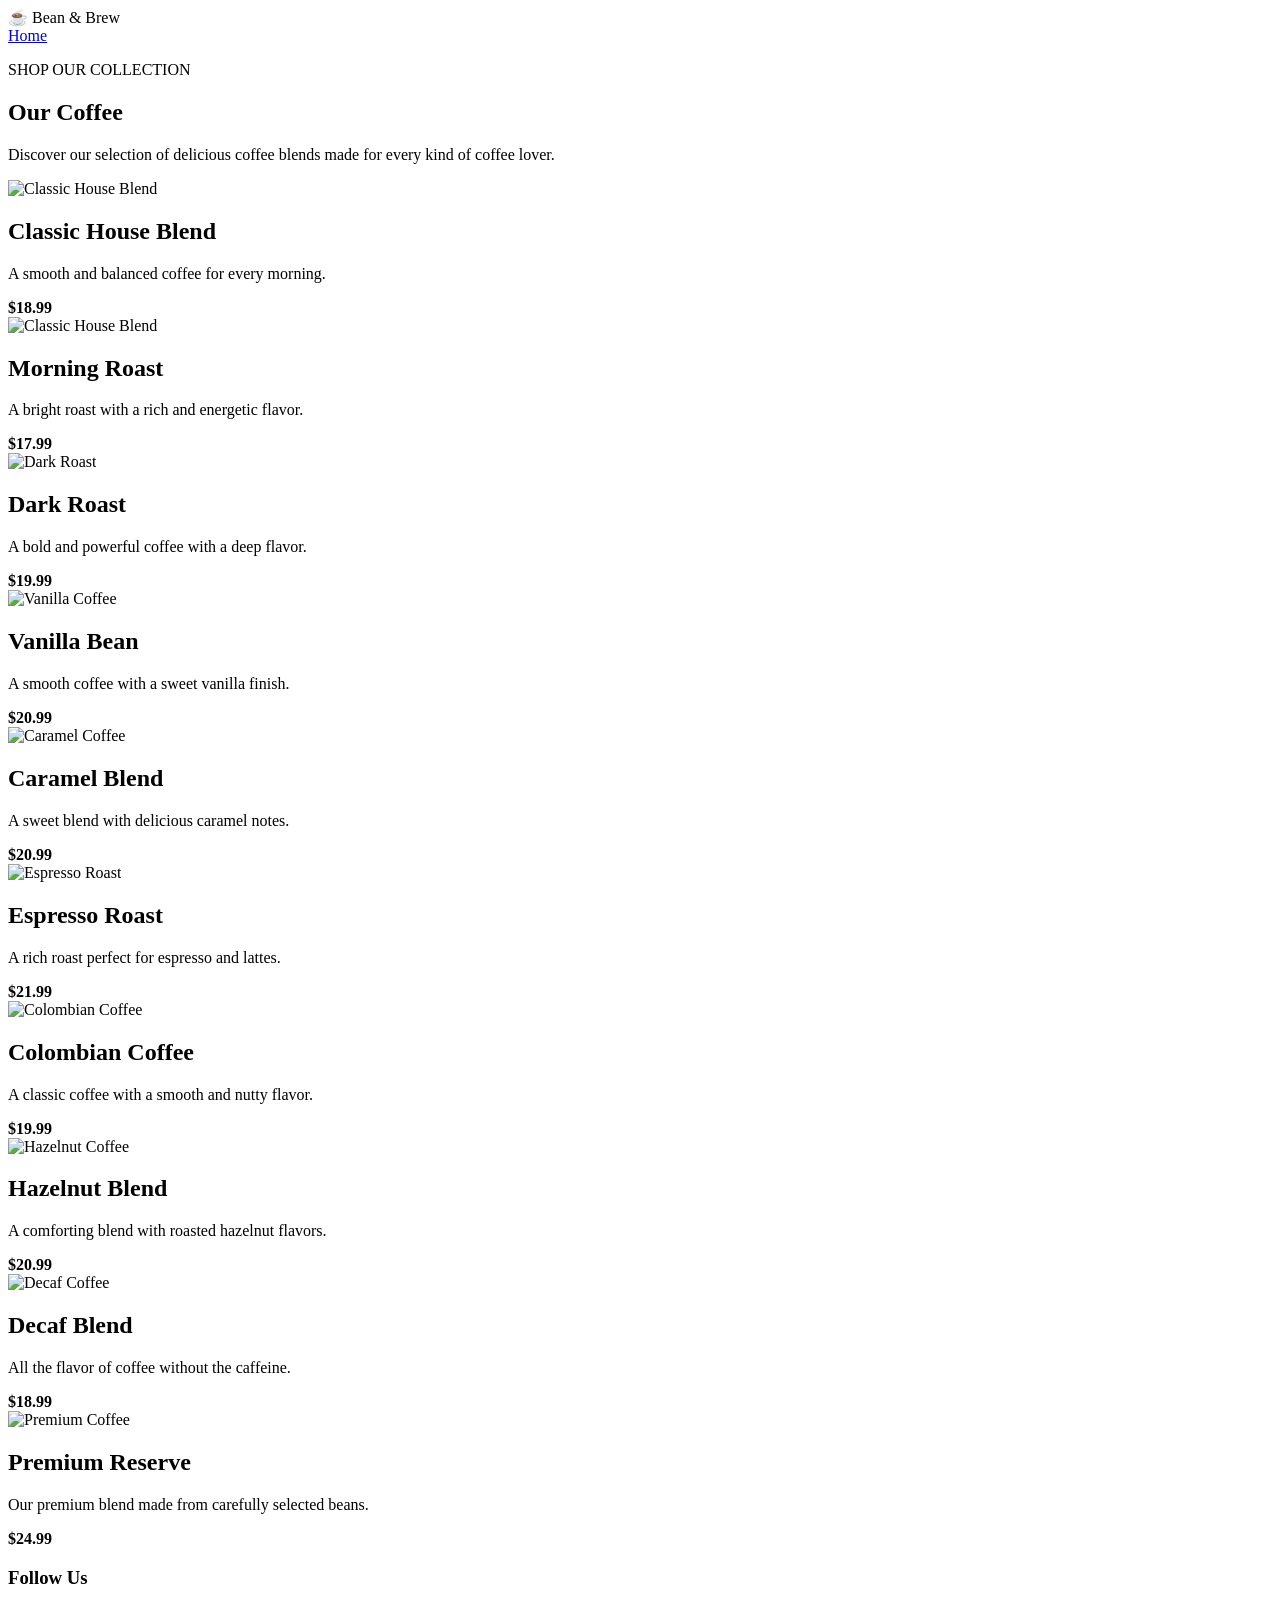
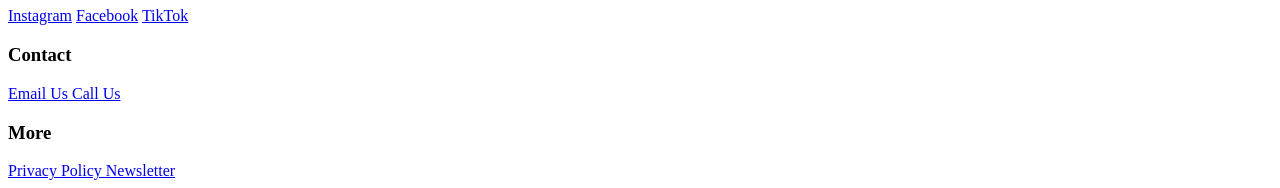
==== pages/product.html @ 6f916c46 "Added the product page" ====
<!DOCTYPE html>
<html lang="en">
<head>
    <meta charset="UTF-8">
    <meta name="viewport" content="width=device-width, initial-scale=1.0">

    <title>Bean & Brew - Products</title>

    <link rel="stylesheet" href="../css/products.css">
</head>

<body>

    <!-- HEADER -->
    <header class="site-header">

        <div class="logo">
            ☕ Bean & Brew
        </div>

        <nav>
            <a href="../index.html">Home</a>
        </nav>

    </header>


    <!-- MAIN -->
    <main>

        <section class="products-header">
            <p>SHOP OUR COLLECTION</p>

            <h1>Our Coffee</h1>

            <p>
                Discover our selection of delicious coffee blends
                made for every kind of coffee lover.
            </p>
        </section>


        <section class="products-grid">

            <article class="product">
                <img src="../images/coffee.jpg" alt="Classic House Blend">
                <h2>Classic House Blend</h2>
                <p>A smooth and balanced coffee for every morning.</p>
                <strong>$18.99</strong>
            </article>


            <article class="product">
                <img src="../images/coffee.jpg" alt="Classic House Blend">
                <h2>Morning Roast</h2>
                <p>A bright roast with a rich and energetic flavor.</p>
                <strong>$17.99</strong>
            </article>


            <article class="product">
                <img src="../images/coffee.jpg" alt="Dark Roast">
                <h2>Dark Roast</h2>
                <p>A bold and powerful coffee with a deep flavor.</p>
                <strong>$19.99</strong>
            </article>


            <article class="product">
                <img src="../images/coffee.jpg" alt="Vanilla Coffee">
                <h2>Vanilla Bean</h2>
                <p>A smooth coffee with a sweet vanilla finish.</p>
                <strong>$20.99</strong>
            </article>


            <article class="product">
                <img src="../images/coffee.jpg" alt="Caramel Coffee">
                <h2>Caramel Blend</h2>
                <p>A sweet blend with delicious caramel notes.</p>
                <strong>$20.99</strong>
            </article>


            <article class="product">
                <img src="../images/coffee.jpg" alt="Espresso Roast">
                <h2>Espresso Roast</h2>
                <p>A rich roast perfect for espresso and lattes.</p>
                <strong>$21.99</strong>
            </article>


            <article class="product">
                <img src="../images/coffee.jpg" alt="Colombian Coffee">
                <h2>Colombian Coffee</h2>
                <p>A classic coffee with a smooth and nutty flavor.</p>
                <strong>$19.99</strong>
            </article>


            <article class="product">
                <img src="../images/coffee.jpg" alt="Hazelnut Coffee">
                <h2>Hazelnut Blend</h2>
                <p>A comforting blend with roasted hazelnut flavors.</p>
                <strong>$20.99</strong>
            </article>


            <article class="product">
                <img src="../images/coffee.jpg" alt="Decaf Coffee">
                <h2>Decaf Blend</h2>
                <p>All the flavor of coffee without the caffeine.</p>
                <strong>$18.99</strong>
            </article>


            <article class="product">
                <img src="../images/coffee.jpg" alt="Premium Coffee">
                <h2>Premium Reserve</h2>
                <p>Our premium blend made from carefully selected beans.</p>
                <strong>$24.99</strong>
            </article>

        </section>

    </main>


    <!-- FOOTER -->
    <footer class="site-footer">

        <div class="footer-column">
            <h3>Follow Us</h3>
            <a href="#">Instagram</a>
            <a href="#">Facebook</a>
            <a href="#">TikTok</a>
        </div>


        <div class="footer-column">
            <h3>Contact</h3>
            <a class="footer-button" href="mailto:hello@beanandbrew.com">
                Email Us
            </a>

            <a class="footer-button" href="tel:7805551234">
                Call Us
            </a>
        </div>


        <div class="footer-column">
            <h3>More</h3>
            <a class="footer-button" href="#">
                Privacy Policy
            </a>

            <a class="footer-button" href="#">
                Newsletter
            </a>
        </div>

    </footer>

</body>
</html>
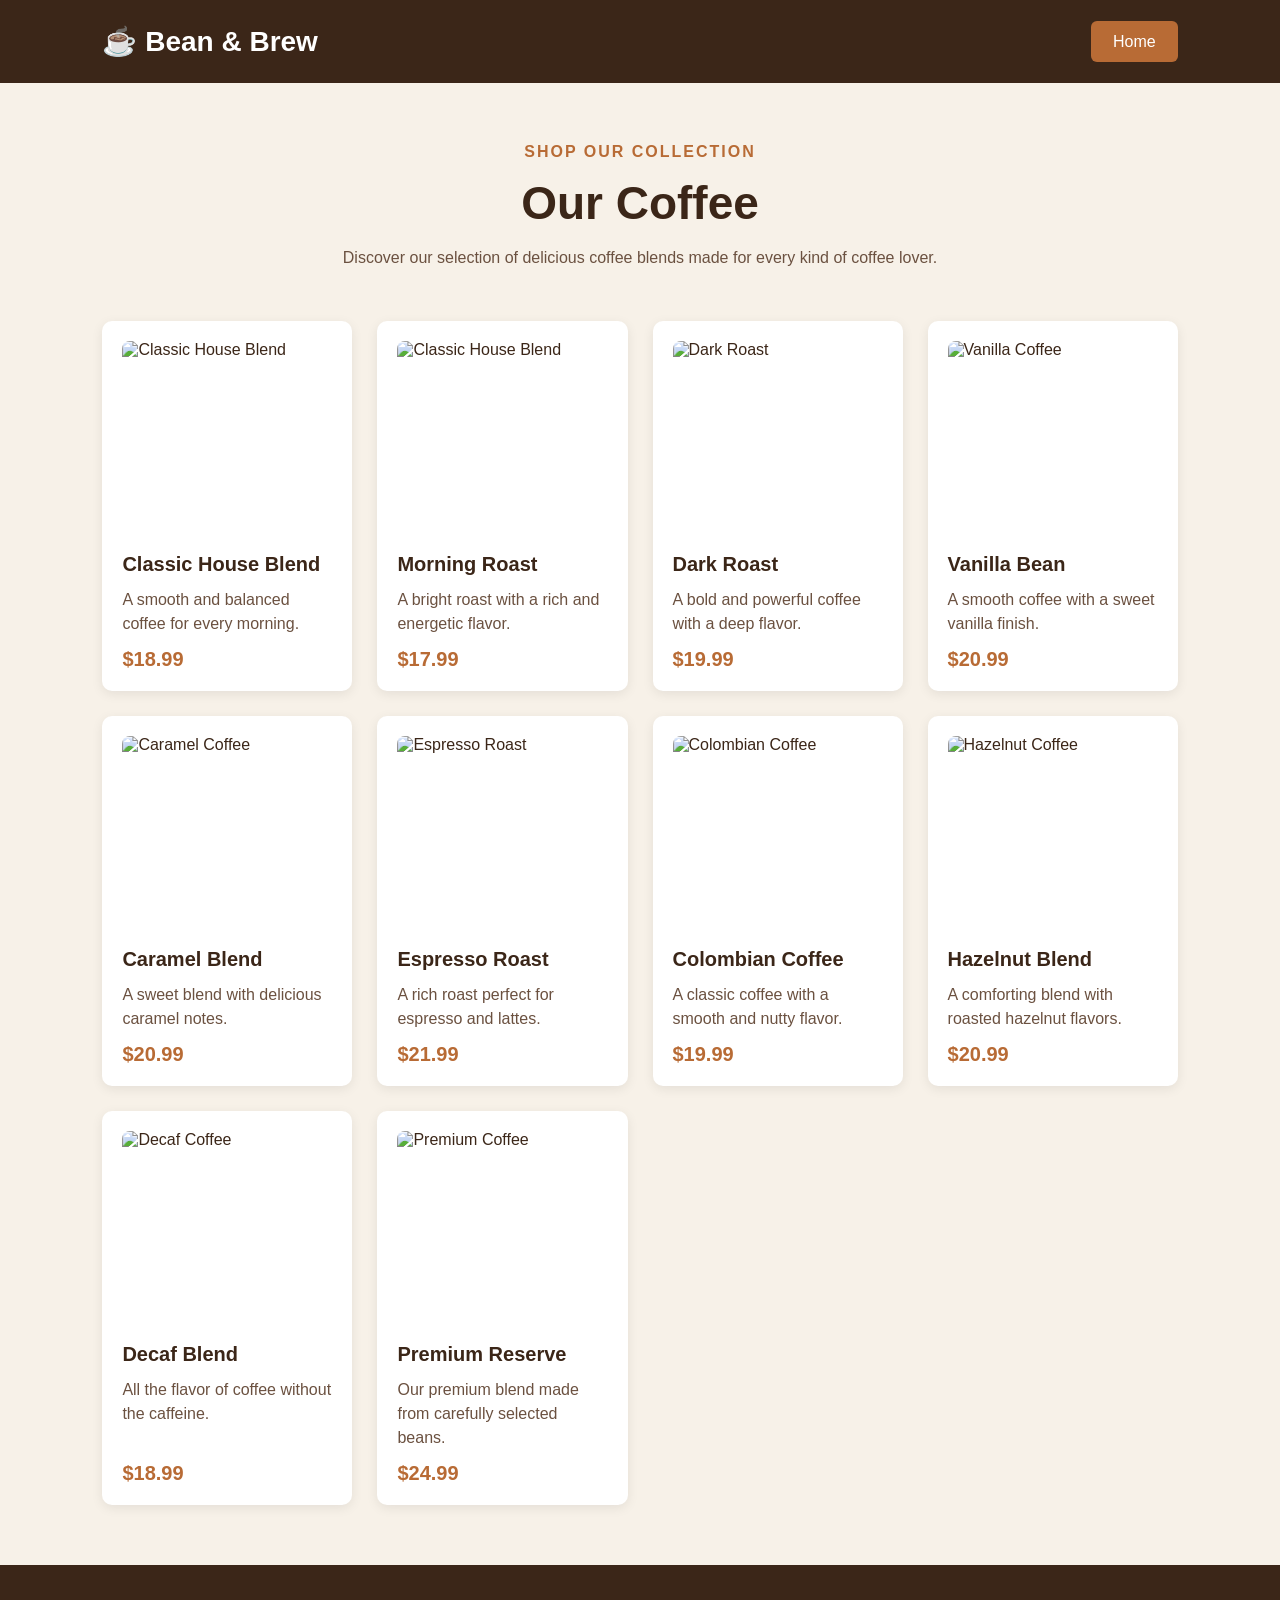
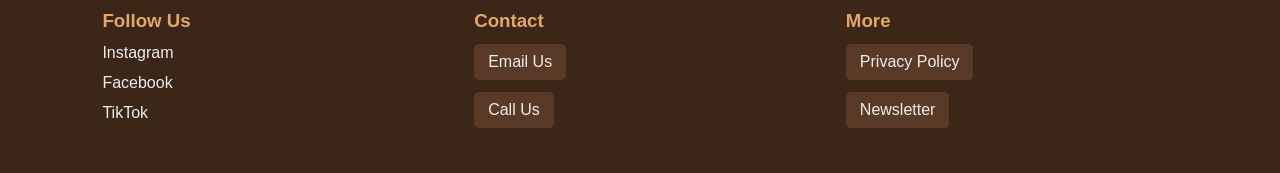
==== commit 318ff564: "Adding images to the pages" ====
--- a/pages/product.html
+++ b/pages/product.html
@@ -6,7 +6,7 @@
 
     <title>Bean & Brew - Products</title>
 
-    <link rel="stylesheet" href="../css/products.css">
+    <link rel="stylesheet" href="../css/product.css">
 </head>
 
 <body>
@@ -43,7 +43,7 @@
         <section class="products-grid">
 
             <article class="product">
-                <img src="../images/coffee.jpg" alt="Classic House Blend">
+                <img src="https://tse4.mm.bing.net/th/id/OIP.zDtgat966rzJB3Znu9srzAHaEO?r=0&rs=1&pid=ImgDetMain&o=7&rm=3" alt="Classic House Blend">
                 <h2>Classic House Blend</h2>
                 <p>A smooth and balanced coffee for every morning.</p>
                 <strong>$18.99</strong>
@@ -51,7 +51,7 @@
 
 
             <article class="product">
-                <img src="../images/coffee.jpg" alt="Classic House Blend">
+                <img src="https://tse4.mm.bing.net/th/id/OIP.zDtgat966rzJB3Znu9srzAHaEO?r=0&rs=1&pid=ImgDetMain&o=7&rm=3" alt="Classic House Blend">
                 <h2>Morning Roast</h2>
                 <p>A bright roast with a rich and energetic flavor.</p>
                 <strong>$17.99</strong>
@@ -59,7 +59,7 @@
 
 
             <article class="product">
-                <img src="../images/coffee.jpg" alt="Dark Roast">
+                <img src="https://tse4.mm.bing.net/th/id/OIP.zDtgat966rzJB3Znu9srzAHaEO?r=0&rs=1&pid=ImgDetMain&o=7&rm=3" alt="Dark Roast">
                 <h2>Dark Roast</h2>
                 <p>A bold and powerful coffee with a deep flavor.</p>
                 <strong>$19.99</strong>
@@ -67,7 +67,7 @@
 
 
             <article class="product">
-                <img src="../images/coffee.jpg" alt="Vanilla Coffee">
+                <img src="https://tse4.mm.bing.net/th/id/OIP.zDtgat966rzJB3Znu9srzAHaEO?r=0&rs=1&pid=ImgDetMain&o=7&rm=3" alt="Vanilla Coffee">
                 <h2>Vanilla Bean</h2>
                 <p>A smooth coffee with a sweet vanilla finish.</p>
                 <strong>$20.99</strong>
@@ -75,7 +75,7 @@
 
 
             <article class="product">
-                <img src="../images/coffee.jpg" alt="Caramel Coffee">
+                <img src="https://tse4.mm.bing.net/th/id/OIP.zDtgat966rzJB3Znu9srzAHaEO?r=0&rs=1&pid=ImgDetMain&o=7&rm=3" alt="Caramel Coffee">
                 <h2>Caramel Blend</h2>
                 <p>A sweet blend with delicious caramel notes.</p>
                 <strong>$20.99</strong>
@@ -83,7 +83,7 @@
 
 
             <article class="product">
-                <img src="../images/coffee.jpg" alt="Espresso Roast">
+                <img src="https://tse4.mm.bing.net/th/id/OIP.zDtgat966rzJB3Znu9srzAHaEO?r=0&rs=1&pid=ImgDetMain&o=7&rm=3" alt="Espresso Roast">
                 <h2>Espresso Roast</h2>
                 <p>A rich roast perfect for espresso and lattes.</p>
                 <strong>$21.99</strong>
@@ -91,7 +91,7 @@
 
 
             <article class="product">
-                <img src="../images/coffee.jpg" alt="Colombian Coffee">
+                <img src="https://tse4.mm.bing.net/th/id/OIP.zDtgat966rzJB3Znu9srzAHaEO?r=0&rs=1&pid=ImgDetMain&o=7&rm=3" alt="Colombian Coffee">
                 <h2>Colombian Coffee</h2>
                 <p>A classic coffee with a smooth and nutty flavor.</p>
                 <strong>$19.99</strong>
@@ -99,7 +99,7 @@
 
 
             <article class="product">
-                <img src="../images/coffee.jpg" alt="Hazelnut Coffee">
+                <img src="https://tse4.mm.bing.net/th/id/OIP.zDtgat966rzJB3Znu9srzAHaEO?r=0&rs=1&pid=ImgDetMain&o=7&rm=3" alt="Hazelnut Coffee">
                 <h2>Hazelnut Blend</h2>
                 <p>A comforting blend with roasted hazelnut flavors.</p>
                 <strong>$20.99</strong>
@@ -107,7 +107,7 @@
 
 
             <article class="product">
-                <img src="../images/coffee.jpg" alt="Decaf Coffee">
+                <img src="https://tse4.mm.bing.net/th/id/OIP.zDtgat966rzJB3Znu9srzAHaEO?r=0&rs=1&pid=ImgDetMain&o=7&rm=3" alt="Decaf Coffee">
                 <h2>Decaf Blend</h2>
                 <p>All the flavor of coffee without the caffeine.</p>
                 <strong>$18.99</strong>
@@ -115,7 +115,7 @@
 
 
             <article class="product">
-                <img src="../images/coffee.jpg" alt="Premium Coffee">
+                <img src="https://tse4.mm.bing.net/th/id/OIP.zDtgat966rzJB3Znu9srzAHaEO?r=0&rs=1&pid=ImgDetMain&o=7&rm=3" alt="Premium Coffee">
                 <h2>Premium Reserve</h2>
                 <p>Our premium blend made from carefully selected beans.</p>
                 <strong>$24.99</strong>
--- a/css/product.css
+++ b/css/product.css
@@ -0,0 +1,223 @@
+* {
+    box-sizing: border-box;
+    margin: 0;
+    padding: 0;
+}
+
+
+body {
+    min-height: 100vh;
+
+    display: grid;
+
+    grid-template-rows: auto 1fr auto;
+
+    font-family: Arial, Helvetica, sans-serif;
+
+    background-color: #f7f1e8;
+
+    color: #3b2618;
+}
+
+
+/* HEADER */
+
+.site-header {
+    display: grid;
+
+    grid-template-columns: 1fr auto;
+
+    align-items: center;
+
+    padding: 25px 8%;
+
+    background-color: #3b2618;
+
+    color: white;
+}
+
+
+.logo {
+    font-size: 28px;
+    font-weight: bold;
+}
+
+
+.site-header a {
+    color: white;
+
+    text-decoration: none;
+
+    padding: 12px 22px;
+
+    background-color: #b86b35;
+
+    border-radius: 6px;
+}
+
+
+/* MAIN */
+
+main {
+    padding: 60px 8%;
+}
+
+
+/* PRODUCTS HEADER */
+
+.products-header {
+    display: grid;
+
+    justify-items: center;
+
+    gap: 15px;
+
+    text-align: center;
+
+    margin-bottom: 50px;
+}
+
+
+.products-header p:first-child {
+    color: #b86b35;
+
+    font-weight: bold;
+
+    letter-spacing: 2px;
+}
+
+
+.products-header h1 {
+    font-size: 46px;
+}
+
+
+.products-header p:last-child {
+    max-width: 600px;
+
+    color: #6b5140;
+
+    line-height: 1.6;
+}
+
+
+/* PRODUCT GRID */
+
+.products-grid {
+    display: grid;
+
+    grid-template-columns: repeat(4, 1fr);
+
+    gap: 25px;
+
+    max-width: 1300px;
+
+    margin: auto;
+}
+
+
+/* PRODUCT */
+
+.product {
+    display: grid;
+
+    grid-template-rows: 200px auto 1fr auto;
+
+    gap: 12px;
+
+    padding: 20px;
+
+    background-color: white;
+
+    border-radius: 10px;
+
+    box-shadow: 0 3px 12px rgba(0, 0, 0, 0.08);
+
+    transition: transform 0.2s;
+}
+
+
+.product:hover {
+    transform: translateY(-5px);
+}
+
+
+.product img {
+    width: 100%;
+
+    height: 200px;
+
+    object-fit: cover;
+
+    border-radius: 8px;
+}
+
+
+.product h2 {
+    font-size: 20px;
+}
+
+
+.product p {
+    color: #6b5140;
+
+    line-height: 1.5;
+}
+
+
+.product strong {
+    color: #b86b35;
+
+    font-size: 20px;
+}
+
+
+/* FOOTER */
+
+.site-footer {
+    display: grid;
+
+    grid-template-columns: repeat(3, 1fr);
+
+    gap: 40px;
+
+    padding: 45px 8%;
+
+    background-color: #3b2618;
+
+    color: white;
+}
+
+
+.footer-column {
+    display: grid;
+
+    align-content: start;
+
+    gap: 12px;
+}
+
+
+.footer-column h3 {
+    color: #e4a76b;
+}
+
+
+.footer-column a {
+    color: #eee;
+
+    text-decoration: none;
+}
+
+
+.footer-button {
+    width: fit-content;
+
+    padding: 9px 14px;
+
+    background-color: #5a3a27;
+
+    border-radius: 5px;
+}
+
+
